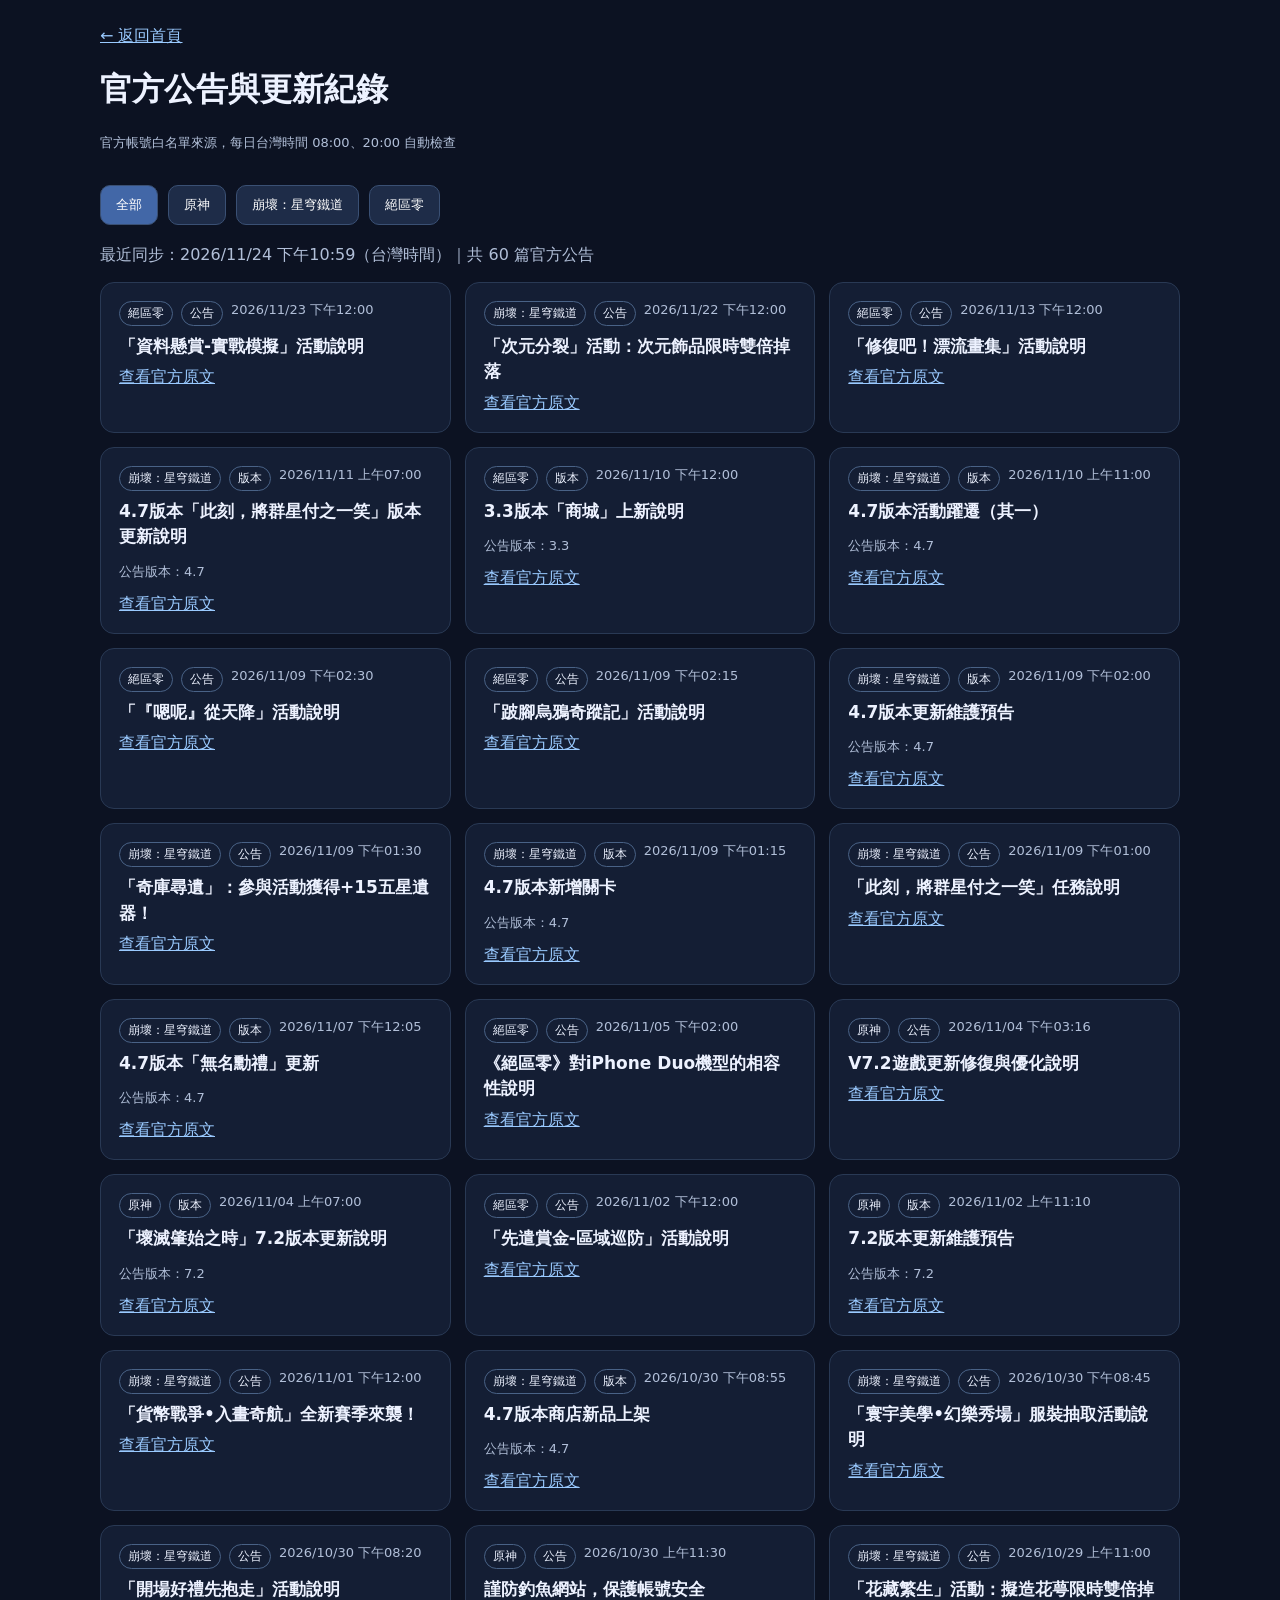
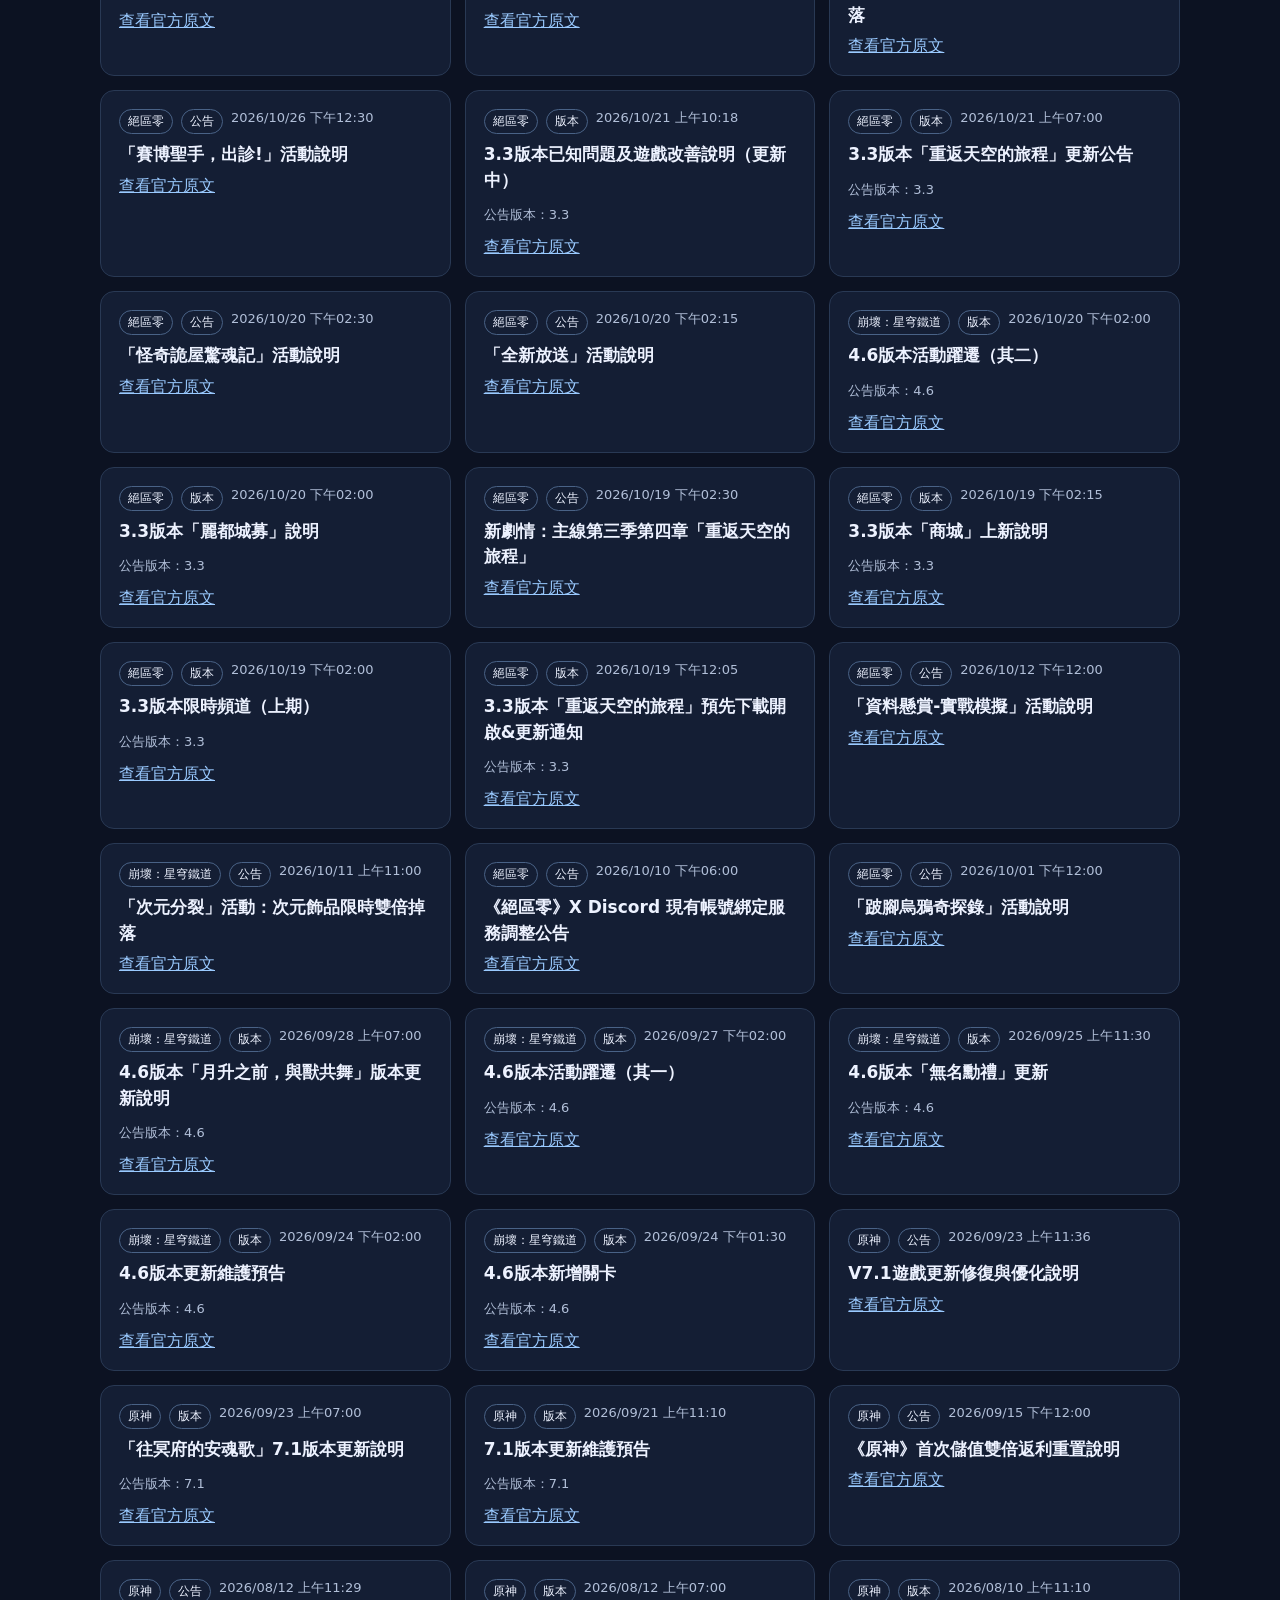
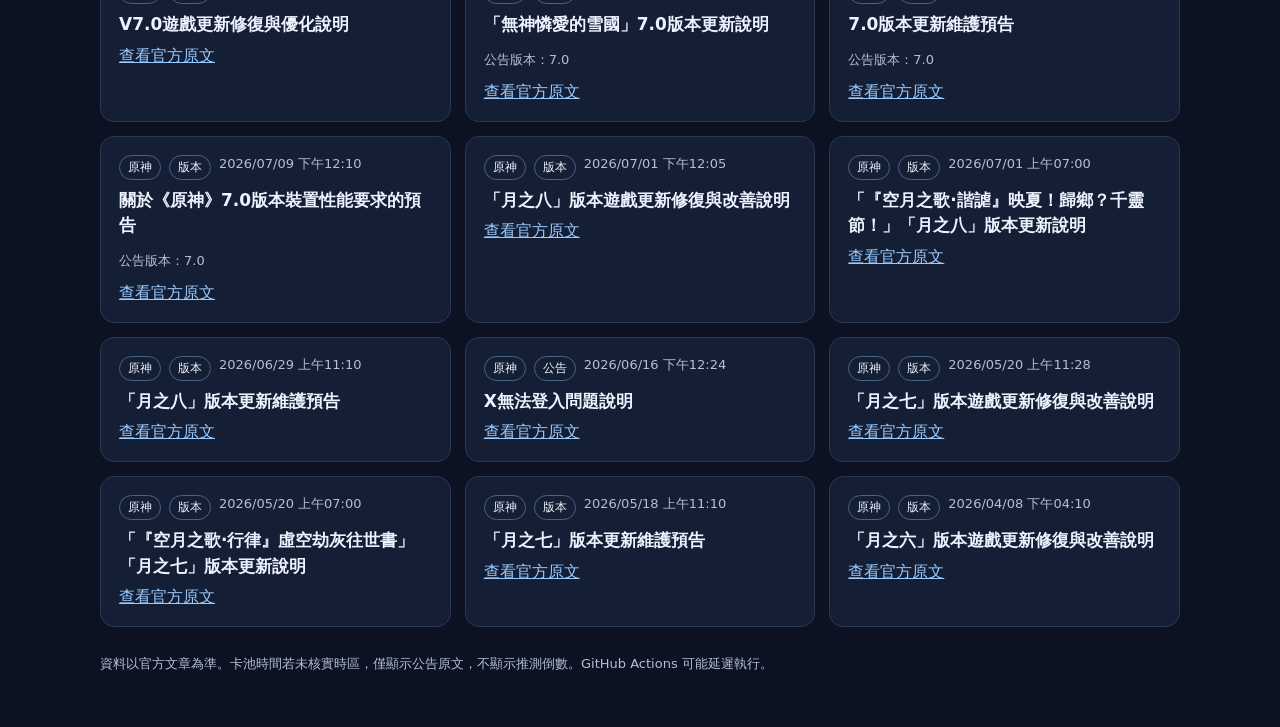
==== official.html @ 8b91e8b6 "Add evidence-only official announcement parsing and live announcements page" ====
<!doctype html><html lang="zh-Hant"><head><meta charset="utf-8"><meta name="viewport" content="width=device-width,initial-scale=1"><title>官方公告｜二遊更新/卡池時程</title><style>
:root{color-scheme:dark}body{font-family:system-ui,"Noto Sans TC",sans-serif;background:#0c1222;color:#edf2ff;margin:0}main{max-width:1080px;margin:auto;padding:26px 18px}a{color:#9acaff}header{display:flex;justify-content:space-between;gap:15px;align-items:center;flex-wrap:wrap}.tabs{display:flex;gap:10px;flex-wrap:wrap;margin:20px 0}button{background:#1e2c48;color:white;border:1px solid #3a5074;border-radius:10px;padding:10px 15px;cursor:pointer}button[aria-pressed=true]{background:#4267a7}.grid{display:grid;grid-template-columns:repeat(auto-fit,minmax(290px,1fr));gap:14px}.card{border:1px solid #293954;background:#141e34;border-radius:14px;padding:18px;min-width:0}.card h3{font-size:17px;margin:8px 0;line-height:1.5}.muted{color:#b1bfd8;font-size:13px}.pill{font-size:12px;border:1px solid #496286;padding:3px 8px;border-radius:20px}.meta{display:flex;gap:8px;flex-wrap:wrap}.evidence{font-size:13px;color:#b8c5dd;white-space:pre-wrap;overflow-wrap:anywhere}.warn{color:#ffd79d}#status{margin:16px 0;color:#b1bfd8}footer{margin:28px 0;color:#b1bfd8;font-size:13px}</style></head><body><main><header><div><a href="./">← 返回首頁</a><h1>官方公告與更新紀錄</h1><p class="muted">官方帳號白名單來源，每日台灣時間 08:00、20:00 自動檢查</p></div></header><div class="tabs" id="tabs"><button data-game="all" aria-pressed="true">全部</button><button data-game="genshin">原神</button><button data-game="hsr">崩壞：星穹鐵道</button><button data-game="zzz">絕區零</button></div><div id="status" role="status">載入官方資料中…</div><section class="grid" id="cards"></section><footer>資料以官方文章為準。卡池時間若未核實時區，僅顯示公告原文，不顯示推測倒數。GitHub Actions 可能延遲執行。</footer></main><script>
const names={genshin:"原神",hsr:"崩壞：星穹鐵道",zzz:"絕區零"},cats={version:"版本",maintenance:"維護",banner:"卡池",preview:"前瞻",news:"公告"};let all=[],active="all";const cards=document.getElementById("cards"),status=document.getElementById("status");
function element(tag,cls,text){const e=document.createElement(tag);if(cls)e.className=cls;if(text!==undefined)e.textContent=text;return e}
function date(s){if(!s)return "時間未提供";const d=new Date(typeof s==="number"?s*1000:s);return isNaN(d)?"時間未提供":new Intl.DateTimeFormat("zh-TW",{timeZone:"Asia/Taipei",year:"numeric",month:"2-digit",day:"2-digit",hour:"2-digit",minute:"2-digit"}).format(d)}
function render(){cards.replaceChildren();const filtered=all.filter(x=>active==="all"||x.game===active).sort((a,b)=>(Number(b.published_at)||0)-(Number(a.published_at)||0));for(const n of filtered.slice(0,100)){const c=element("article","card"),m=element("div","meta");m.append(element("span","pill",names[n.game]),element("span","pill",cats[n.category]||"公告"),element("span","muted",date(n.published_at)));c.append(m,element("h3","",n.title));if(n.version)c.append(element("p","muted","公告版本："+n.version));if(n.banner_evidence){c.append(element("p","warn","卡池時間：待確認時區"));for(const line of n.banner_evidence.time_evidence.slice(0,2))c.append(element("p","evidence",line))}if(n.preview)c.append(element("p","muted","前瞻消息，請以官方公告為準"));const a=element("a","","查看官方原文");a.href=n.url;a.target="_blank";a.rel="noopener noreferrer";c.append(a);cards.append(c)}if(!filtered.length)cards.append(element("p","muted","尚無符合條件的公告"))}
document.getElementById("tabs").addEventListener("click",e=>{const b=e.target.closest("button[data-game]");if(!b)return;active=b.dataset.game;for(const x of document.querySelectorAll("[data-game]"))x.setAttribute("aria-pressed",String(x===b));render()});
fetch("./data/updates.json",{cache:"no-store"}).then(r=>{if(!r.ok)throw Error("HTTP "+r.status);return r.json()}).then(data=>{all=(data.games||[]).flatMap(g=>(g.official_announcements||[]).map(n=>({...n,game:g.id})));status.textContent="最近同步："+date(data.updated_at)+"（台灣時間）｜共 "+all.length+" 篇官方公告";render()}).catch(e=>{status.textContent="目前無法載入同步資料："+e.message});
</script></body></html>
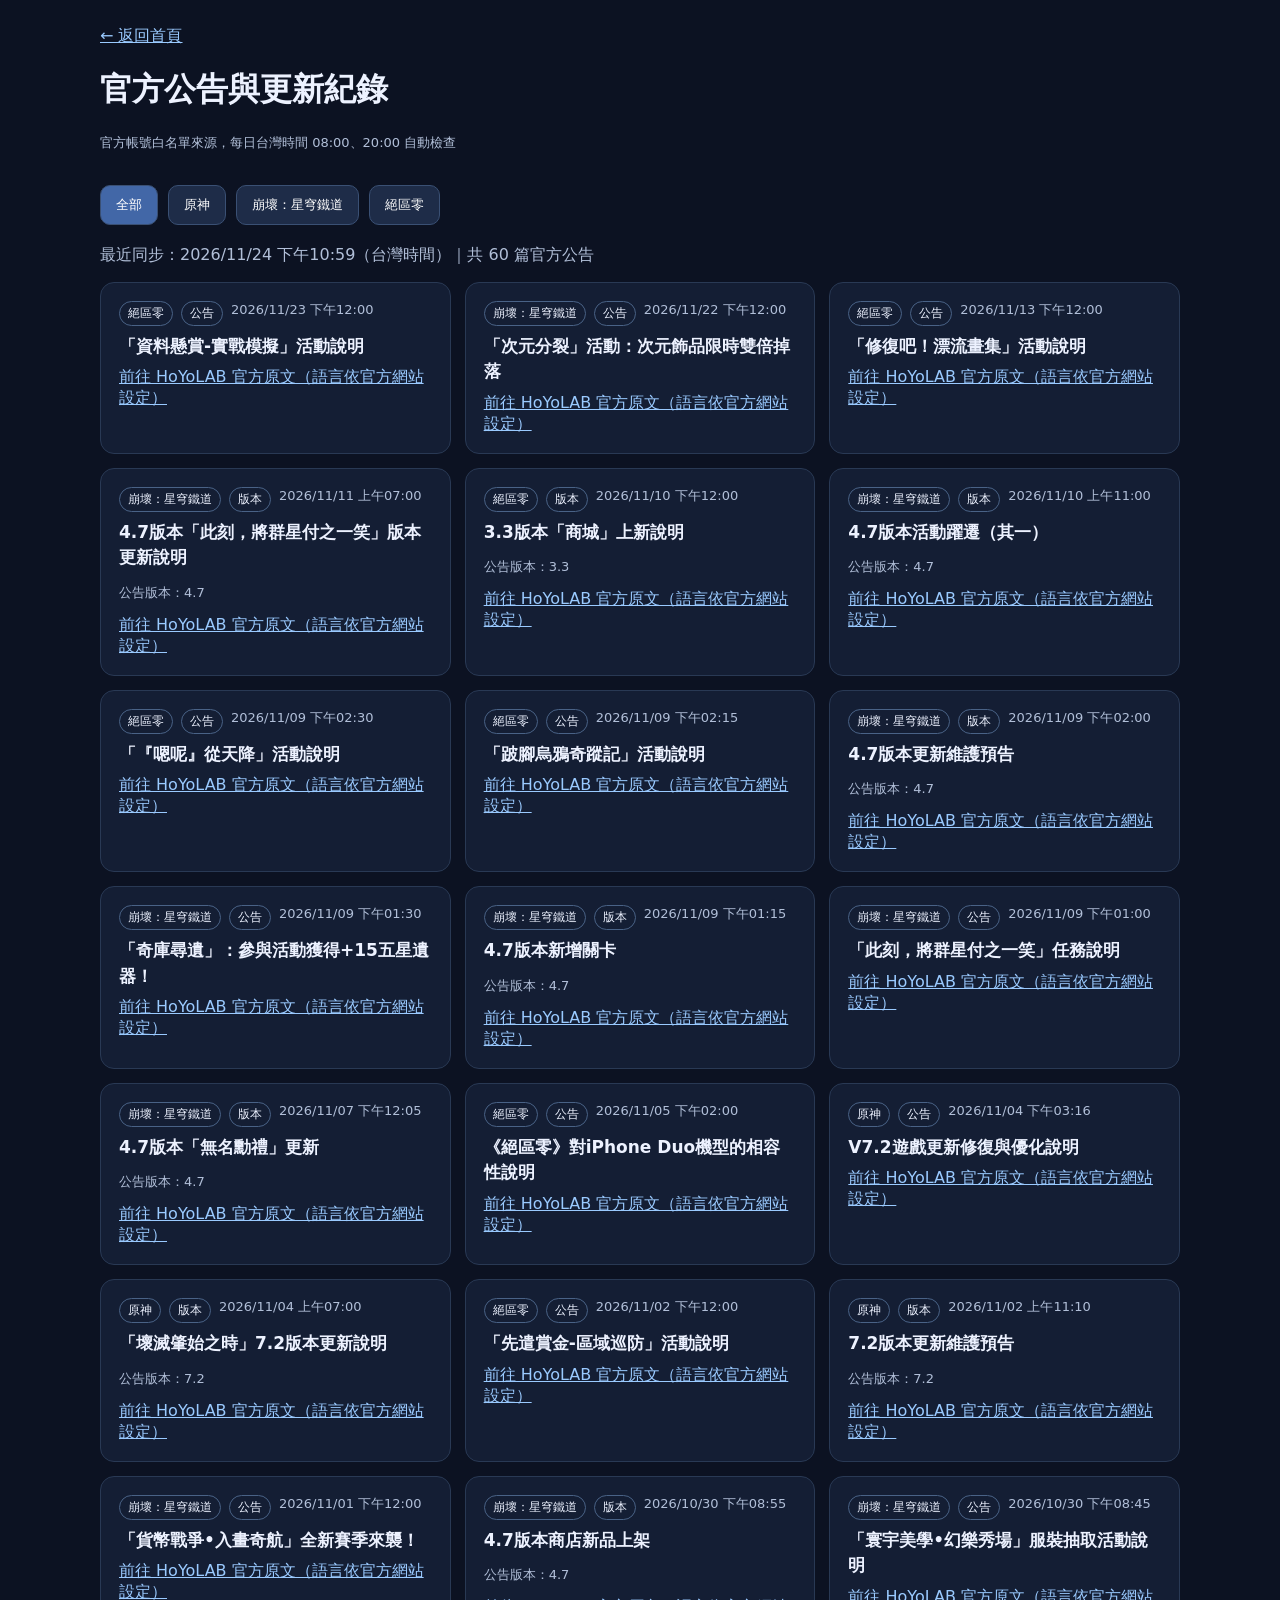
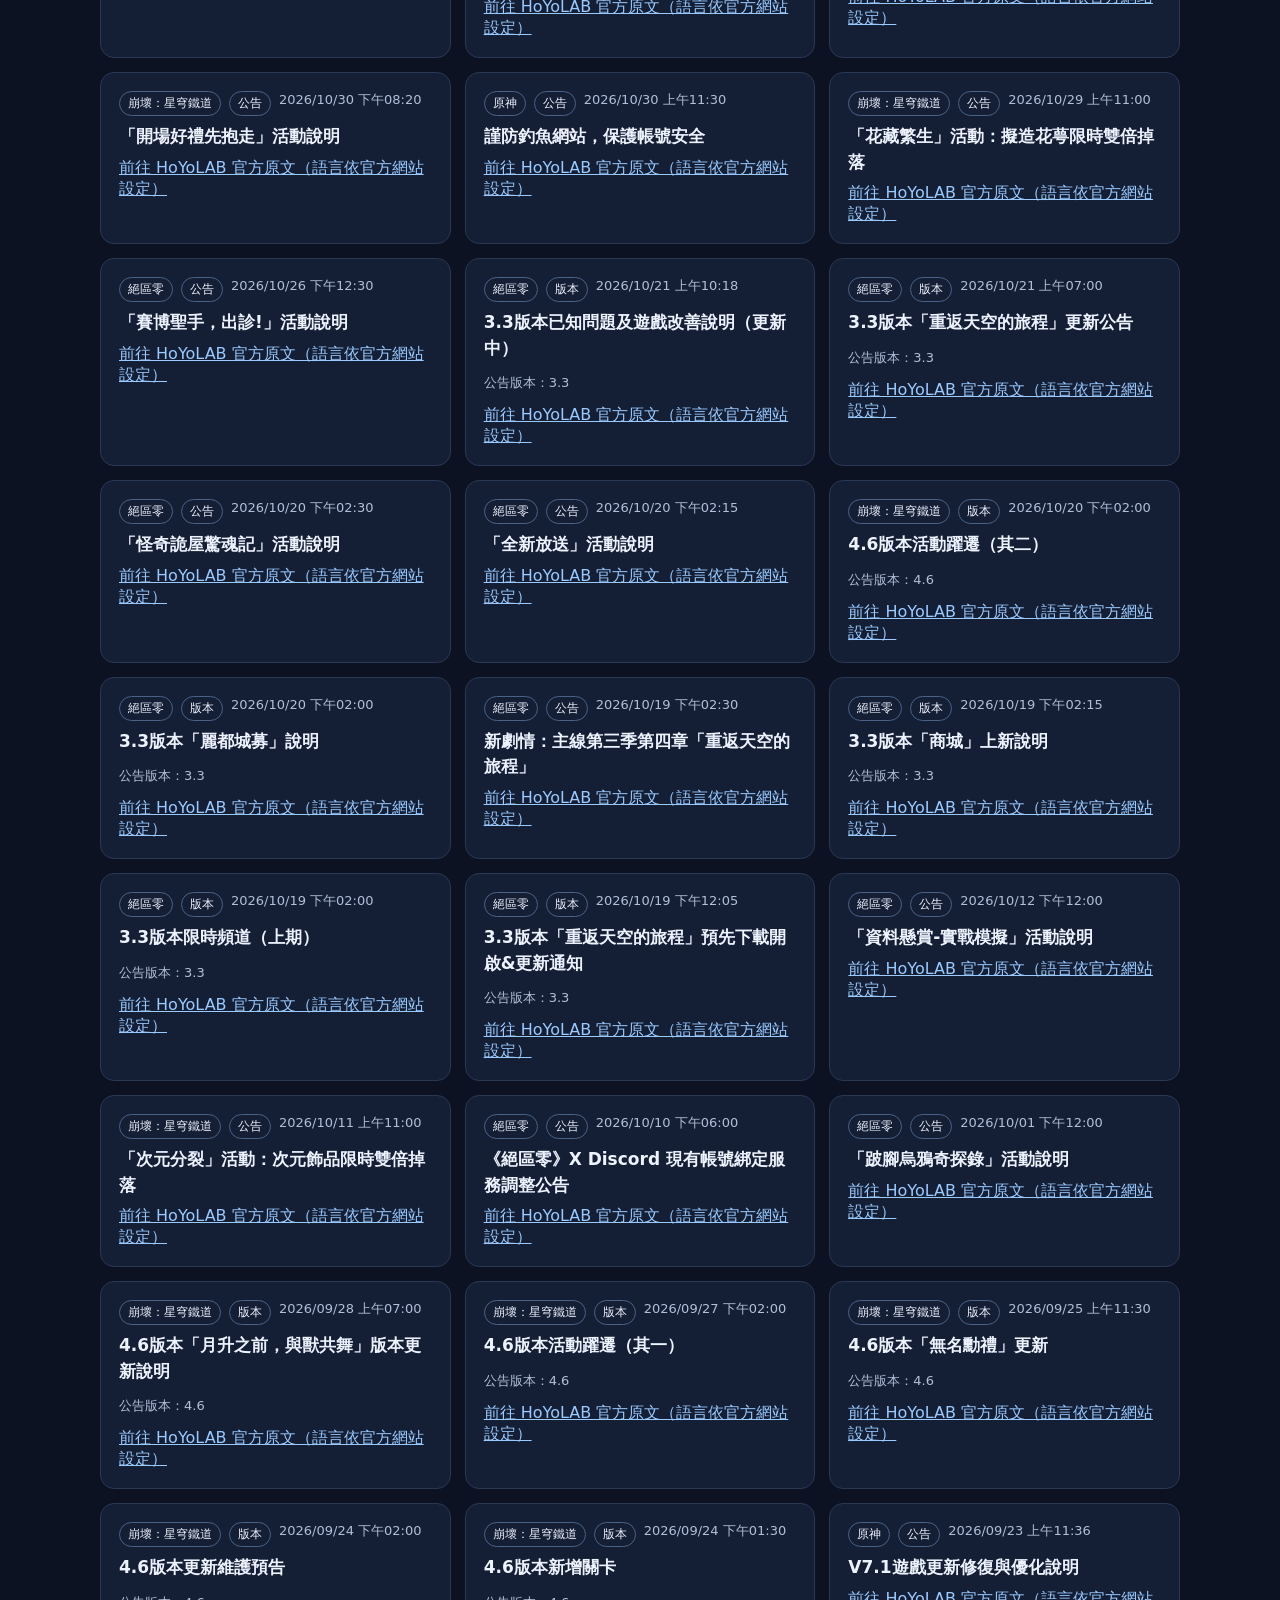
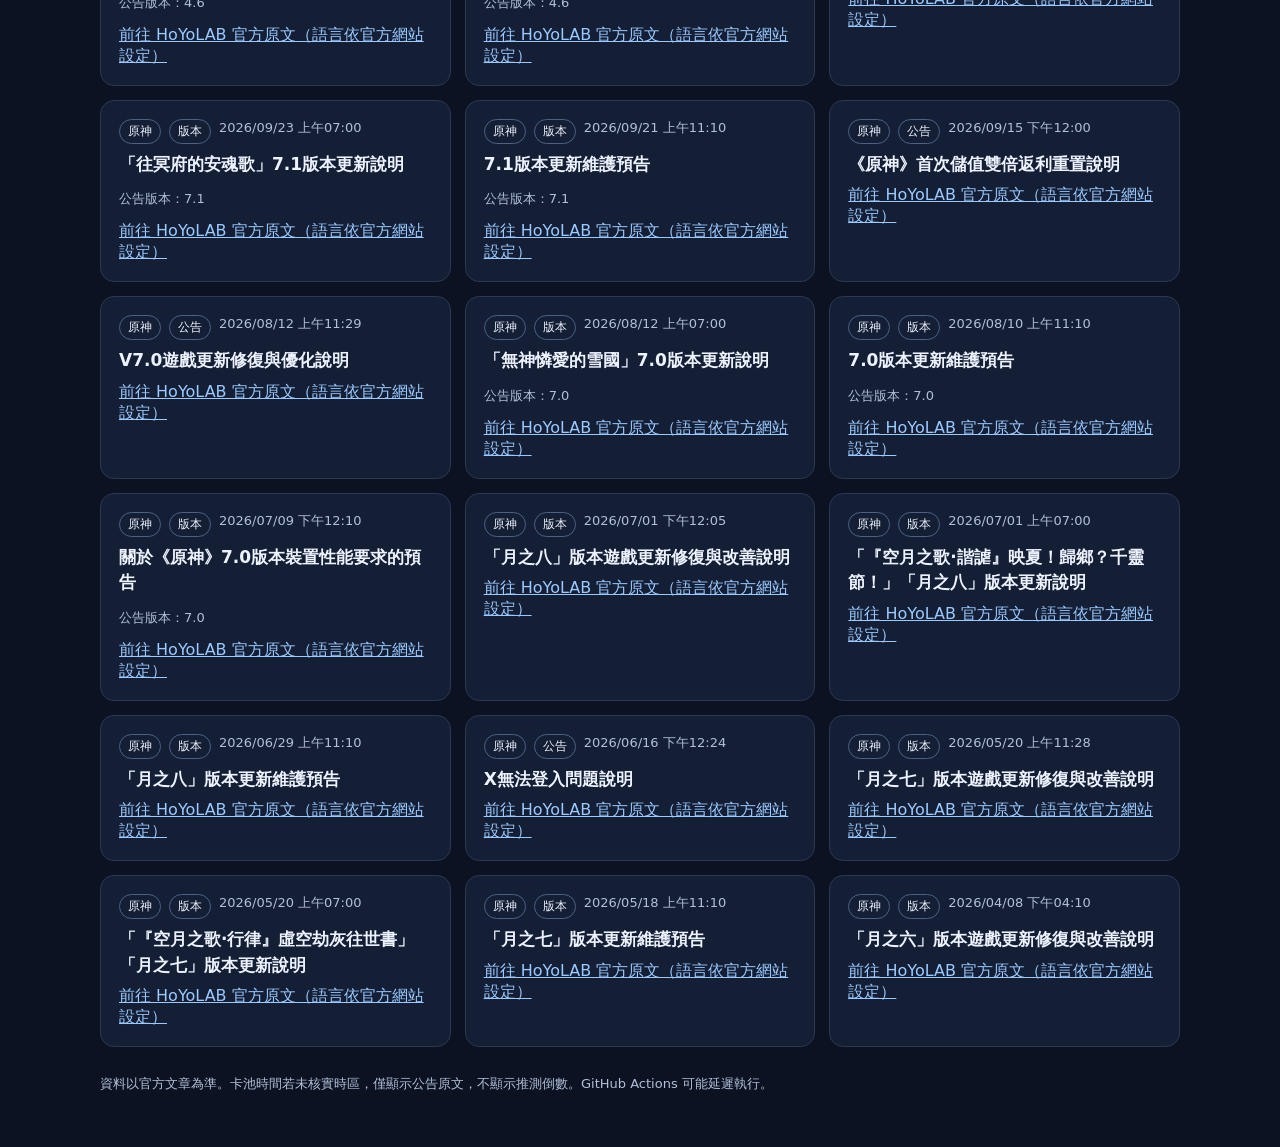
==== commit 512fa3b1: "Provide in-site announcement excerpt and clarify HoYoLAB language cannot be forced" ====
--- a/official.html
+++ b/official.html
@@ -1,9 +1,9 @@
 <!doctype html><html lang="zh-Hant"><head><meta charset="utf-8"><meta name="viewport" content="width=device-width,initial-scale=1"><title>官方公告｜二遊更新/卡池時程</title><style>
-:root{color-scheme:dark}body{font-family:system-ui,"Noto Sans TC",sans-serif;background:#0c1222;color:#edf2ff;margin:0}main{max-width:1080px;margin:auto;padding:26px 18px}a{color:#9acaff}header{display:flex;justify-content:space-between;gap:15px;align-items:center;flex-wrap:wrap}.tabs{display:flex;gap:10px;flex-wrap:wrap;margin:20px 0}button{background:#1e2c48;color:white;border:1px solid #3a5074;border-radius:10px;padding:10px 15px;cursor:pointer}button[aria-pressed=true]{background:#4267a7}.grid{display:grid;grid-template-columns:repeat(auto-fit,minmax(290px,1fr));gap:14px}.card{border:1px solid #293954;background:#141e34;border-radius:14px;padding:18px;min-width:0}.card h3{font-size:17px;margin:8px 0;line-height:1.5}.muted{color:#b1bfd8;font-size:13px}.pill{font-size:12px;border:1px solid #496286;padding:3px 8px;border-radius:20px}.meta{display:flex;gap:8px;flex-wrap:wrap}.evidence{font-size:13px;color:#b8c5dd;white-space:pre-wrap;overflow-wrap:anywhere}.warn{color:#ffd79d}#status{margin:16px 0;color:#b1bfd8}footer{margin:28px 0;color:#b1bfd8;font-size:13px}</style></head><body><main><header><div><a href="./">← 返回首頁</a><h1>官方公告與更新紀錄</h1><p class="muted">官方帳號白名單來源，每日台灣時間 08:00、20:00 自動檢查</p></div></header><div class="tabs" id="tabs"><button data-game="all" aria-pressed="true">全部</button><button data-game="genshin">原神</button><button data-game="hsr">崩壞：星穹鐵道</button><button data-game="zzz">絕區零</button></div><div id="status" role="status">載入官方資料中…</div><section class="grid" id="cards"></section><footer>資料以官方文章為準。卡池時間若未核實時區，僅顯示公告原文，不顯示推測倒數。GitHub Actions 可能延遲執行。</footer></main><script>
+:root{color-scheme:dark}body{font-family:system-ui,"Noto Sans TC",sans-serif;background:#0c1222;color:#edf2ff;margin:0}main{max-width:1080px;margin:auto;padding:26px 18px}a{color:#9acaff}header{display:flex;justify-content:space-between;gap:15px;align-items:center;flex-wrap:wrap}.tabs{display:flex;gap:10px;flex-wrap:wrap;margin:20px 0}button{background:#1e2c48;color:white;border:1px solid #3a5074;border-radius:10px;padding:10px 15px;cursor:pointer}button[aria-pressed=true]{background:#4267a7}.grid{display:grid;grid-template-columns:repeat(auto-fit,minmax(290px,1fr));gap:14px}.card{border:1px solid #293954;background:#141e34;border-radius:14px;padding:18px;min-width:0}.card h3{font-size:17px;margin:8px 0;line-height:1.5}.muted{color:#b1bfd8;font-size:13px}.pill{font-size:12px;border:1px solid #496286;padding:3px 8px;border-radius:20px}.meta{display:flex;gap:8px;flex-wrap:wrap}.evidence{font-size:13px;color:#b8c5dd;white-space:pre-wrap;overflow-wrap:anywhere}.warn{color:#ffd79d}details{margin:12px 0;border-top:1px solid #293954;padding-top:10px}summary{cursor:pointer;color:#9acaff}details p{line-height:1.7;white-space:pre-wrap;overflow-wrap:anywhere;max-height:360px;overflow:auto}#status{margin:16px 0;color:#b1bfd8}footer{margin:28px 0;color:#b1bfd8;font-size:13px}</style></head><body><main><header><div><a href="./">← 返回首頁</a><h1>官方公告與更新紀錄</h1><p class="muted">官方帳號白名單來源，每日台灣時間 08:00、20:00 自動檢查</p></div></header><div class="tabs" id="tabs"><button data-game="all" aria-pressed="true">全部</button><button data-game="genshin">原神</button><button data-game="hsr">崩壞：星穹鐵道</button><button data-game="zzz">絕區零</button></div><div id="status" role="status">載入官方資料中…</div><section class="grid" id="cards"></section><footer>資料以官方文章為準。卡池時間若未核實時區，僅顯示公告原文，不顯示推測倒數。GitHub Actions 可能延遲執行。</footer></main><script>
 const names={genshin:"原神",hsr:"崩壞：星穹鐵道",zzz:"絕區零"},cats={version:"版本",maintenance:"維護",banner:"卡池",preview:"前瞻",news:"公告"};let all=[],active="all";const cards=document.getElementById("cards"),status=document.getElementById("status");
 function element(tag,cls,text){const e=document.createElement(tag);if(cls)e.className=cls;if(text!==undefined)e.textContent=text;return e}
 function date(s){if(!s)return "時間未提供";const d=new Date(typeof s==="number"?s*1000:s);return isNaN(d)?"時間未提供":new Intl.DateTimeFormat("zh-TW",{timeZone:"Asia/Taipei",year:"numeric",month:"2-digit",day:"2-digit",hour:"2-digit",minute:"2-digit"}).format(d)}
-function render(){cards.replaceChildren();const filtered=all.filter(x=>active==="all"||x.game===active).sort((a,b)=>(Number(b.published_at)||0)-(Number(a.published_at)||0));for(const n of filtered.slice(0,100)){const c=element("article","card"),m=element("div","meta");m.append(element("span","pill",names[n.game]),element("span","pill",cats[n.category]||"公告"),element("span","muted",date(n.published_at)));c.append(m,element("h3","",n.title));if(n.version)c.append(element("p","muted","公告版本："+n.version));if(n.banner_evidence){c.append(element("p","warn","卡池時間：待確認時區"));for(const line of n.banner_evidence.time_evidence.slice(0,2))c.append(element("p","evidence",line))}if(n.preview)c.append(element("p","muted","前瞻消息，請以官方公告為準"));const a=element("a","","查看官方原文");a.href=n.url;a.target="_blank";a.rel="noopener noreferrer";c.append(a);cards.append(c)}if(!filtered.length)cards.append(element("p","muted","尚無符合條件的公告"))}
+function render(){cards.replaceChildren();const filtered=all.filter(x=>active==="all"||x.game===active).sort((a,b)=>(Number(b.published_at)||0)-(Number(a.published_at)||0));for(const n of filtered.slice(0,100)){const c=element("article","card"),m=element("div","meta");m.append(element("span","pill",names[n.game]),element("span","pill",cats[n.category]||"公告"),element("span","muted",date(n.published_at)));c.append(m,element("h3","",n.title));if(n.version)c.append(element("p","muted","公告版本："+n.version));if(n.banner_evidence){c.append(element("p","warn","卡池時間：待確認時區"));for(const line of n.banner_evidence.time_evidence.slice(0,2))c.append(element("p","evidence",line))}if(n.preview)c.append(element("p","muted","前瞻消息，請以官方公告為準"));if(n.traditional_chinese_excerpt){const d=document.createElement("details"),summary=document.createElement("summary");summary.textContent="在本站閱讀公告摘要（優先繁體中文）";d.append(summary,element("p","evidence",n.traditional_chinese_excerpt));c.append(d)}const a=element("a","","前往 HoYoLAB 官方原文（語言依官方網站設定）");const officialUrl=new URL(n.url);officialUrl.searchParams.set("lang","zh-tw");a.href=officialUrl.toString();a.target="_blank";a.rel="noopener noreferrer";c.append(a);cards.append(c)}if(!filtered.length)cards.append(element("p","muted","尚無符合條件的公告"))}
 document.getElementById("tabs").addEventListener("click",e=>{const b=e.target.closest("button[data-game]");if(!b)return;active=b.dataset.game;for(const x of document.querySelectorAll("[data-game]"))x.setAttribute("aria-pressed",String(x===b));render()});
 fetch("./data/updates.json",{cache:"no-store"}).then(r=>{if(!r.ok)throw Error("HTTP "+r.status);return r.json()}).then(data=>{all=(data.games||[]).flatMap(g=>(g.official_announcements||[]).map(n=>({...n,game:g.id})));status.textContent="最近同步："+date(data.updated_at)+"（台灣時間）｜共 "+all.length+" 篇官方公告";render()}).catch(e=>{status.textContent="目前無法載入同步資料："+e.message});
 </script></body></html>
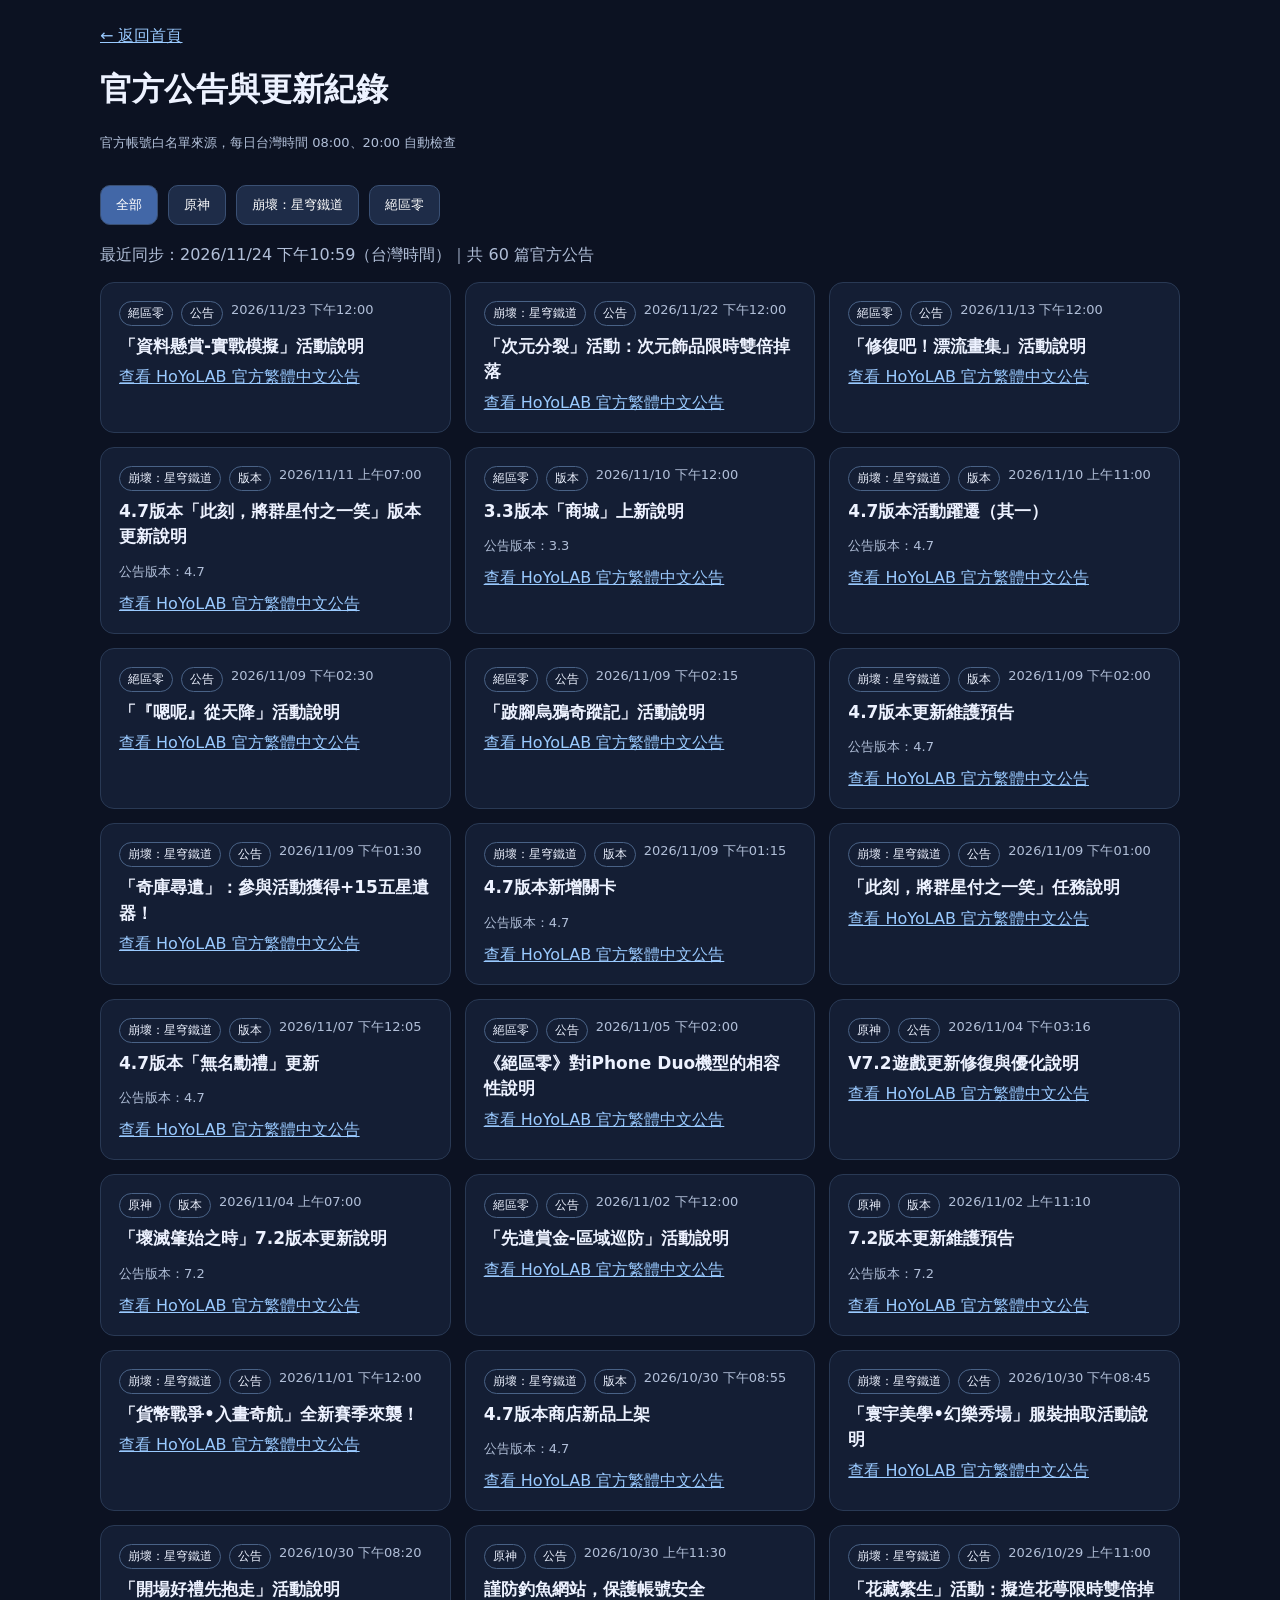
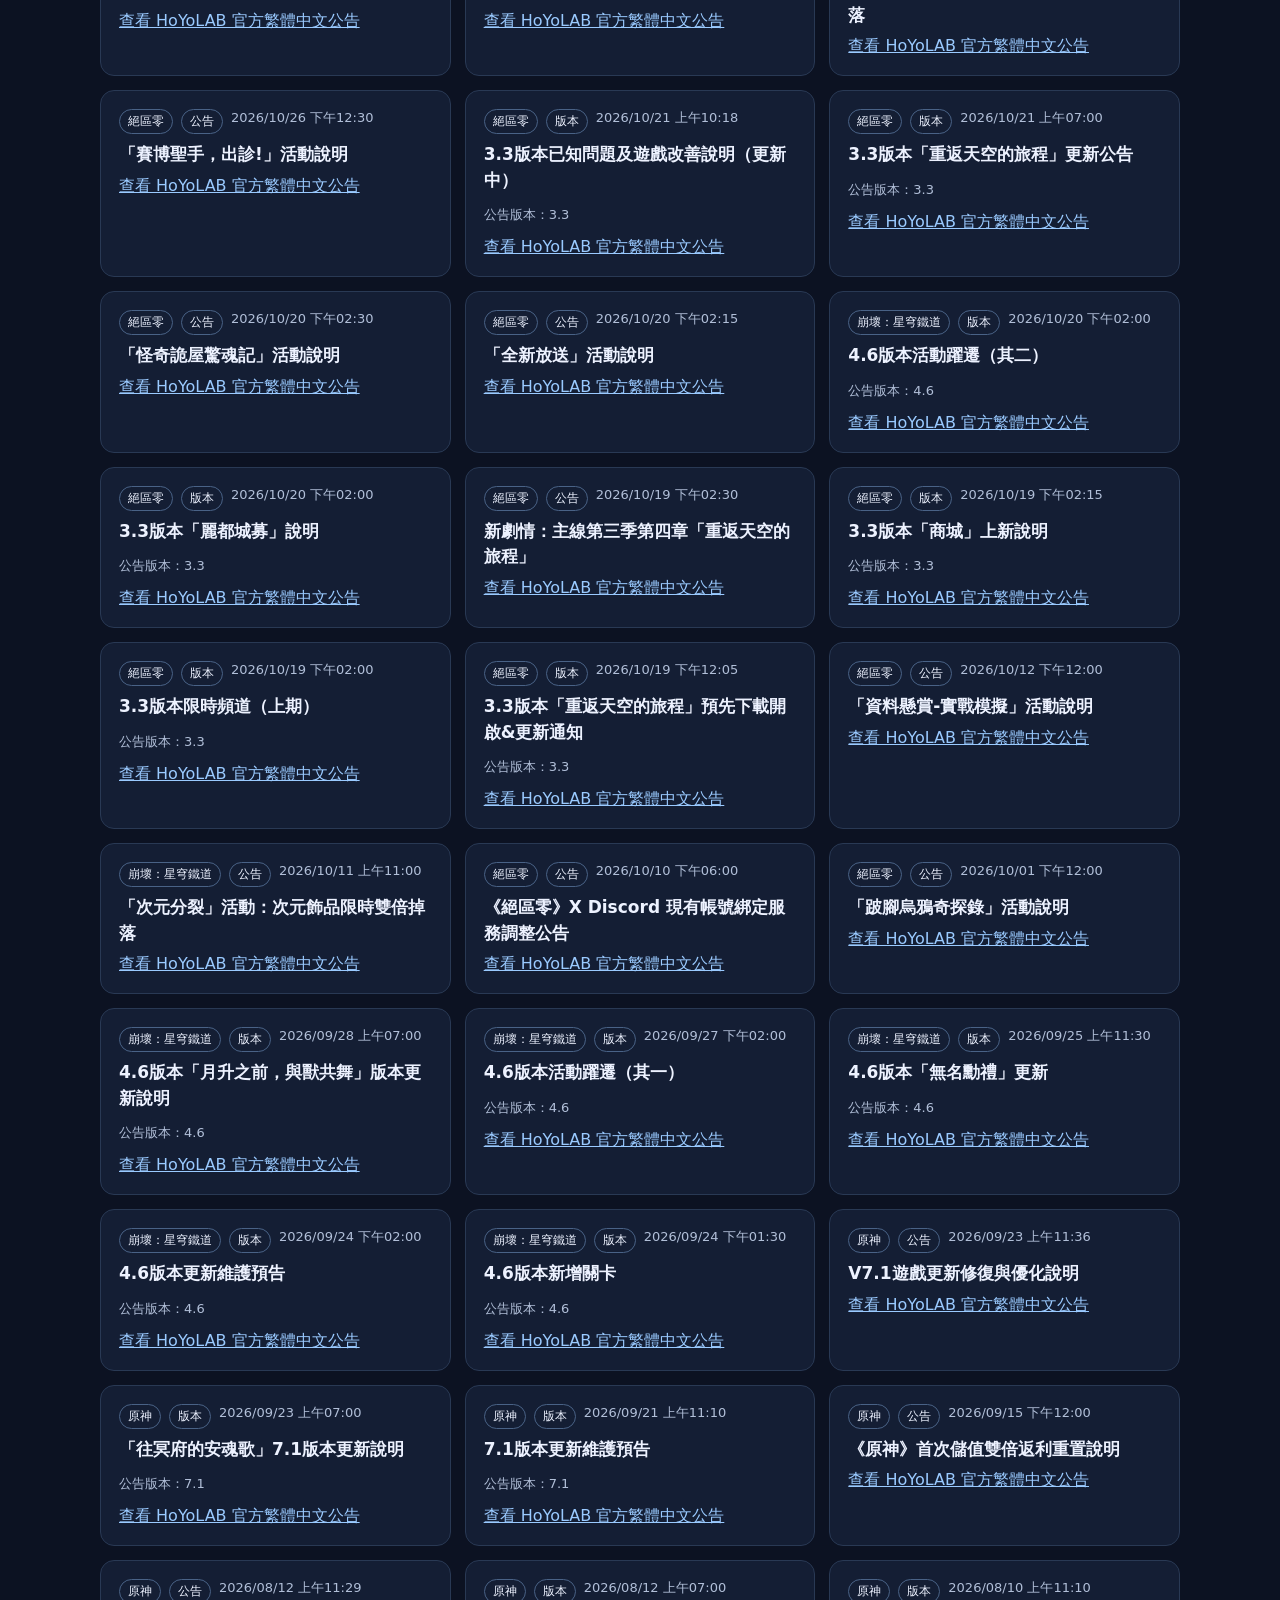
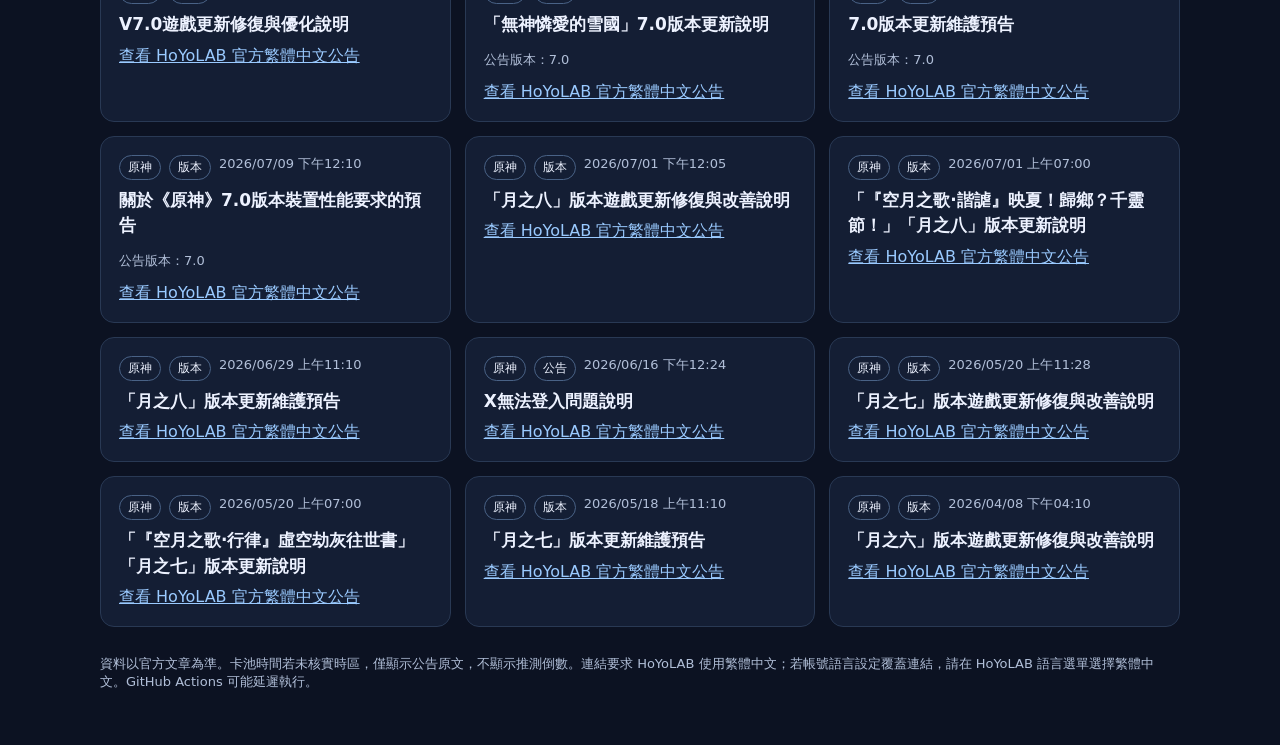
==== commit 202810d8: "Use official HoYoLAB zh-tw localization links, remove in-site excerpt workaround" ====
--- a/official.html
+++ b/official.html
@@ -1,9 +1,9 @@
 <!doctype html><html lang="zh-Hant"><head><meta charset="utf-8"><meta name="viewport" content="width=device-width,initial-scale=1"><title>官方公告｜二遊更新/卡池時程</title><style>
-:root{color-scheme:dark}body{font-family:system-ui,"Noto Sans TC",sans-serif;background:#0c1222;color:#edf2ff;margin:0}main{max-width:1080px;margin:auto;padding:26px 18px}a{color:#9acaff}header{display:flex;justify-content:space-between;gap:15px;align-items:center;flex-wrap:wrap}.tabs{display:flex;gap:10px;flex-wrap:wrap;margin:20px 0}button{background:#1e2c48;color:white;border:1px solid #3a5074;border-radius:10px;padding:10px 15px;cursor:pointer}button[aria-pressed=true]{background:#4267a7}.grid{display:grid;grid-template-columns:repeat(auto-fit,minmax(290px,1fr));gap:14px}.card{border:1px solid #293954;background:#141e34;border-radius:14px;padding:18px;min-width:0}.card h3{font-size:17px;margin:8px 0;line-height:1.5}.muted{color:#b1bfd8;font-size:13px}.pill{font-size:12px;border:1px solid #496286;padding:3px 8px;border-radius:20px}.meta{display:flex;gap:8px;flex-wrap:wrap}.evidence{font-size:13px;color:#b8c5dd;white-space:pre-wrap;overflow-wrap:anywhere}.warn{color:#ffd79d}details{margin:12px 0;border-top:1px solid #293954;padding-top:10px}summary{cursor:pointer;color:#9acaff}details p{line-height:1.7;white-space:pre-wrap;overflow-wrap:anywhere;max-height:360px;overflow:auto}#status{margin:16px 0;color:#b1bfd8}footer{margin:28px 0;color:#b1bfd8;font-size:13px}</style></head><body><main><header><div><a href="./">← 返回首頁</a><h1>官方公告與更新紀錄</h1><p class="muted">官方帳號白名單來源，每日台灣時間 08:00、20:00 自動檢查</p></div></header><div class="tabs" id="tabs"><button data-game="all" aria-pressed="true">全部</button><button data-game="genshin">原神</button><button data-game="hsr">崩壞：星穹鐵道</button><button data-game="zzz">絕區零</button></div><div id="status" role="status">載入官方資料中…</div><section class="grid" id="cards"></section><footer>資料以官方文章為準。卡池時間若未核實時區，僅顯示公告原文，不顯示推測倒數。GitHub Actions 可能延遲執行。</footer></main><script>
+:root{color-scheme:dark}body{font-family:system-ui,"Noto Sans TC",sans-serif;background:#0c1222;color:#edf2ff;margin:0}main{max-width:1080px;margin:auto;padding:26px 18px}a{color:#9acaff}header{display:flex;justify-content:space-between;gap:15px;align-items:center;flex-wrap:wrap}.tabs{display:flex;gap:10px;flex-wrap:wrap;margin:20px 0}button{background:#1e2c48;color:white;border:1px solid #3a5074;border-radius:10px;padding:10px 15px;cursor:pointer}button[aria-pressed=true]{background:#4267a7}.grid{display:grid;grid-template-columns:repeat(auto-fit,minmax(290px,1fr));gap:14px}.card{border:1px solid #293954;background:#141e34;border-radius:14px;padding:18px;min-width:0}.card h3{font-size:17px;margin:8px 0;line-height:1.5}.muted{color:#b1bfd8;font-size:13px}.pill{font-size:12px;border:1px solid #496286;padding:3px 8px;border-radius:20px}.meta{display:flex;gap:8px;flex-wrap:wrap}.evidence{font-size:13px;color:#b8c5dd;white-space:pre-wrap;overflow-wrap:anywhere}.warn{color:#ffd79d}details{margin:12px 0;border-top:1px solid #293954;padding-top:10px}summary{cursor:pointer;color:#9acaff}details p{line-height:1.7;white-space:pre-wrap;overflow-wrap:anywhere;max-height:360px;overflow:auto}#status{margin:16px 0;color:#b1bfd8}footer{margin:28px 0;color:#b1bfd8;font-size:13px}</style></head><body><main><header><div><a href="./">← 返回首頁</a><h1>官方公告與更新紀錄</h1><p class="muted">官方帳號白名單來源，每日台灣時間 08:00、20:00 自動檢查</p></div></header><div class="tabs" id="tabs"><button data-game="all" aria-pressed="true">全部</button><button data-game="genshin">原神</button><button data-game="hsr">崩壞：星穹鐵道</button><button data-game="zzz">絕區零</button></div><div id="status" role="status">載入官方資料中…</div><section class="grid" id="cards"></section><footer>資料以官方文章為準。卡池時間若未核實時區，僅顯示公告原文，不顯示推測倒數。連結要求 HoYoLAB 使用繁體中文；若帳號語言設定覆蓋連結，請在 HoYoLAB 語言選單選擇繁體中文。GitHub Actions 可能延遲執行。</footer></main><script>
 const names={genshin:"原神",hsr:"崩壞：星穹鐵道",zzz:"絕區零"},cats={version:"版本",maintenance:"維護",banner:"卡池",preview:"前瞻",news:"公告"};let all=[],active="all";const cards=document.getElementById("cards"),status=document.getElementById("status");
 function element(tag,cls,text){const e=document.createElement(tag);if(cls)e.className=cls;if(text!==undefined)e.textContent=text;return e}
 function date(s){if(!s)return "時間未提供";const d=new Date(typeof s==="number"?s*1000:s);return isNaN(d)?"時間未提供":new Intl.DateTimeFormat("zh-TW",{timeZone:"Asia/Taipei",year:"numeric",month:"2-digit",day:"2-digit",hour:"2-digit",minute:"2-digit"}).format(d)}
-function render(){cards.replaceChildren();const filtered=all.filter(x=>active==="all"||x.game===active).sort((a,b)=>(Number(b.published_at)||0)-(Number(a.published_at)||0));for(const n of filtered.slice(0,100)){const c=element("article","card"),m=element("div","meta");m.append(element("span","pill",names[n.game]),element("span","pill",cats[n.category]||"公告"),element("span","muted",date(n.published_at)));c.append(m,element("h3","",n.title));if(n.version)c.append(element("p","muted","公告版本："+n.version));if(n.banner_evidence){c.append(element("p","warn","卡池時間：待確認時區"));for(const line of n.banner_evidence.time_evidence.slice(0,2))c.append(element("p","evidence",line))}if(n.preview)c.append(element("p","muted","前瞻消息，請以官方公告為準"));if(n.traditional_chinese_excerpt){const d=document.createElement("details"),summary=document.createElement("summary");summary.textContent="在本站閱讀公告摘要（優先繁體中文）";d.append(summary,element("p","evidence",n.traditional_chinese_excerpt));c.append(d)}const a=element("a","","前往 HoYoLAB 官方原文（語言依官方網站設定）");const officialUrl=new URL(n.url);officialUrl.searchParams.set("lang","zh-tw");a.href=officialUrl.toString();a.target="_blank";a.rel="noopener noreferrer";c.append(a);cards.append(c)}if(!filtered.length)cards.append(element("p","muted","尚無符合條件的公告"))}
+function render(){cards.replaceChildren();const filtered=all.filter(x=>active==="all"||x.game===active).sort((a,b)=>(Number(b.published_at)||0)-(Number(a.published_at)||0));for(const n of filtered.slice(0,100)){const c=element("article","card"),m=element("div","meta");m.append(element("span","pill",names[n.game]),element("span","pill",cats[n.category]||"公告"),element("span","muted",date(n.published_at)));c.append(m,element("h3","",n.title));if(n.version)c.append(element("p","muted","公告版本："+n.version));if(n.banner_evidence){c.append(element("p","warn","卡池時間：待確認時區"));for(const line of n.banner_evidence.time_evidence.slice(0,2))c.append(element("p","evidence",line))}if(n.preview)c.append(element("p","muted","前瞻消息，請以官方公告為準"));const a=element("a","","查看 HoYoLAB 官方繁體中文公告");const officialUrl=new URL(n.url);officialUrl.searchParams.set("lang","zh-tw");a.href=officialUrl.toString();a.target="_blank";a.rel="noopener noreferrer";c.append(a);cards.append(c)}if(!filtered.length)cards.append(element("p","muted","尚無符合條件的公告"))}
 document.getElementById("tabs").addEventListener("click",e=>{const b=e.target.closest("button[data-game]");if(!b)return;active=b.dataset.game;for(const x of document.querySelectorAll("[data-game]"))x.setAttribute("aria-pressed",String(x===b));render()});
 fetch("./data/updates.json",{cache:"no-store"}).then(r=>{if(!r.ok)throw Error("HTTP "+r.status);return r.json()}).then(data=>{all=(data.games||[]).flatMap(g=>(g.official_announcements||[]).map(n=>({...n,game:g.id})));status.textContent="最近同步："+date(data.updated_at)+"（台灣時間）｜共 "+all.length+" 篇官方公告";render()}).catch(e=>{status.textContent="目前無法載入同步資料："+e.message});
 </script></body></html>
